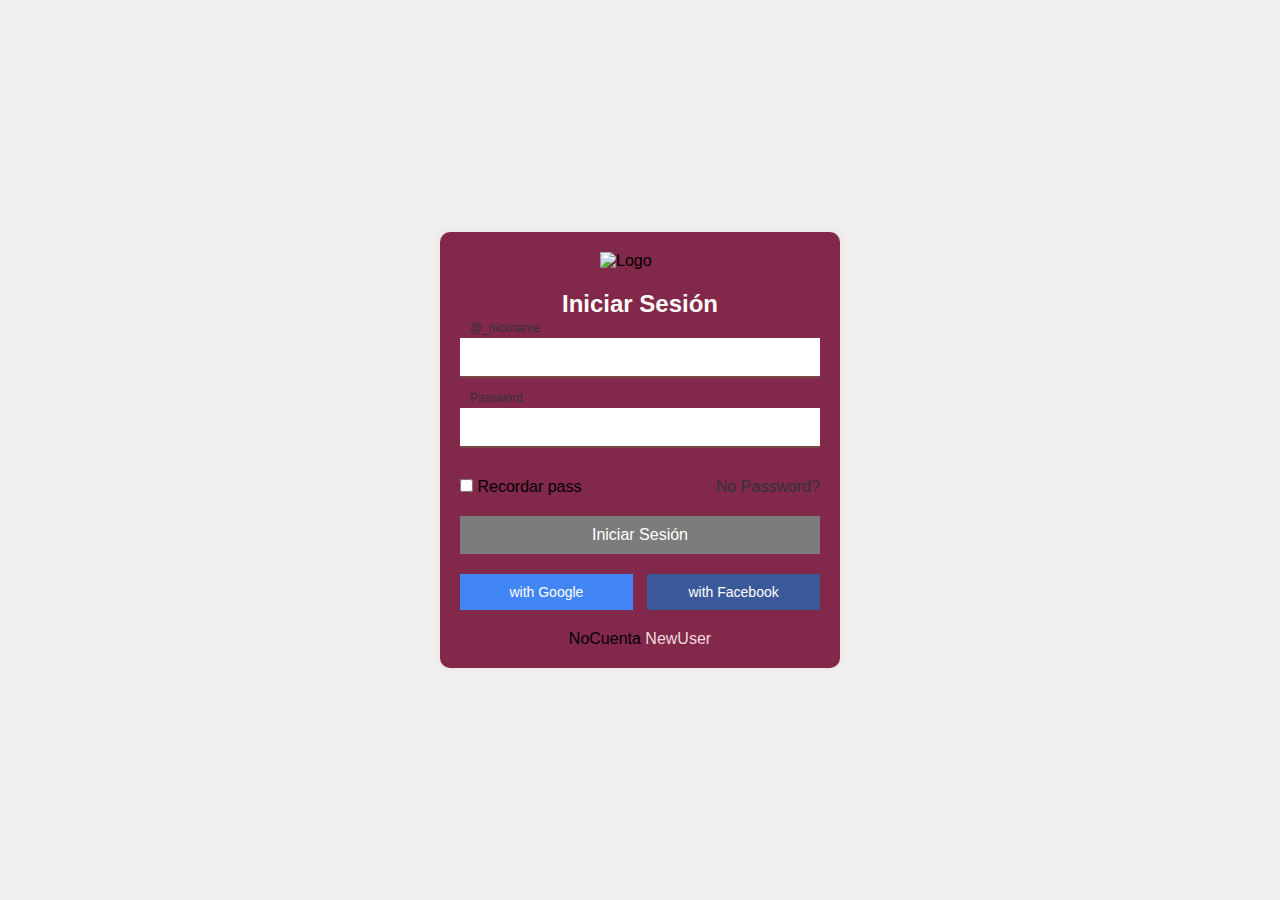
==== index.html @ 8e7297e5 "Primer commit de proyecto1_" ====
<!DOCTYPE html>
<html lang="en">
<head>
    <meta charset="UTF-8">
    <meta name="viewport" content="width=device-width, initial-scale=1.0">
    <title>Login</title>
    <link rel="stylesheet" href="styles.css">
</head>
<body>
    <div class="container">
        <div class="login-box">
            <img src="logo.png" alt="Logo" class="logo">
            <h2>Iniciar Sesión</h2>
            <form id="login-form">
                <div class="input-box">
                    <input type="text" id="username" required>
                    <label for="username">@_nickname</label>
                </div>
                <div class="input-box">
                    <input type="password" id="password" required>
                    <label for="password">Password</label>
                </div>
                <div class="options">
                    <label><input type="checkbox"> Recordar pass</label>
                    <a href="#">No Password?</a>
                </div>
                <button type="submit" class="login-btn">Iniciar Sesión</button>
                <div class="social-login">
                    <button class="google-btn">with Google</button>
                    <button class="facebook-btn">with Facebook</button>
                </div>
            </form>
            <p>NoCuenta <a href="register.html">NewUser</a></p>
        </div>
    </div>
    <script src="js/login.js"></script>
</body>
</html>
---- styles.css ----
* {
    margin: 0;
    padding: 0;
    box-sizing: border-box;
    font-family: Arial, sans-serif;
}

body {
    background-color: #f0f0f0;
    display: flex;
    justify-content: center;
    align-items: center;
    height: 100vh;
    margin: 0;
}

.container {
    display: flex;
    justify-content: center;
    align-items: center;
    width: 100%;
    max-width: 400px;
    padding: 20px;
    background-color: rgb(129, 40, 75);
    border-radius: 10px;
    box-shadow: 0 0 10px rgba(216, 92, 92, 0.1);
}

.login-box {
    width: 100%;
}

.logo {
    display: block;
    margin: 0 auto 20px;
    width: 80px;
}

h2 {
    text-align: center;
    margin-bottom: 20px;
    font-size: 24px;
    color: #fffafa;
}

.input-box {
    position: relative;
    margin-bottom: 30px;
}

.input-box input {
    width: 100%;
    padding: 10px;
    border: none;
    border-bottom: 2px solid #794646;
    outline: none;
    font-size: 16px;
    transition: border-color 0.3s;
}

.input-box label {
    position: absolute;
    top: 50%;
    left: 10px;
    transform: translateY(-50%);
    font-size: 16px;
    color: #aaa;
    pointer-events: none;
    transition: top 0.3s, font-size 0.3s, color 0.3s;
}

.input-box input:focus + label,
.input-box input:not(:placeholder-shown) + label {
    top: -10px;
    font-size: 12px;
    color: #333;
}

.options {
    display: flex;
    justify-content: space-between;
    margin-bottom: 20px;
}

.options a {
    text-decoration: none;
    color: #333;
}

.login-btn {
    width: 100%;
    padding: 10px;
    border: none;
    background-color: #7c7c7c;
    color: white;
    font-size: 16px;
    cursor: pointer;
    transition: background-color 0.3s;
}

.login-btn:hover {
    background-color: #555;
}

.social-login {
    display: flex;
    justify-content: space-between;
    margin-top: 20px;
}

.social-login button {
    width: 48%;
    padding: 10px;
    border: none;
    cursor: pointer;
    font-size: 14px;
}

.google-btn {
    background-color: #4285F4;
    color: white;
}

.facebook-btn {
    background-color: #3b5998;
    color: white;
}

.social-login button:hover {
    opacity: 0.8;
}

p {
    text-align: center;
    margin-top: 20px;
}

p a {
    color: #f3dbdb;
    text-decoration: none;
}

.form-container {
    background-color: rgb(116, 66, 66);
    border-radius: 10px;
    box-shadow: 0 0 10px rgba(182, 146, 146, 0.1);
    padding: 20px;
    width: 100%;
    max-width: 600px;
}

.projects-list {
    display: flex;
    flex-wrap: wrap;
    gap: 10px;
    margin-bottom: 20px;
}

.project-item {
    background-color: #fff;
    border: 1px solid #ddd;
    border-radius: 5px;
    padding: 10px;
    cursor: pointer;
    transition: background-color 0.3s, border-color 0.3s;
    flex: 1 1 calc(33.333% - 20px);
    box-sizing: border-box;
}

.project-item.selected {
    background-color: #d4edda;
    border-color: #c3e6cb;
}

.project-item:hover {
    background-color: #f8f9fa;
}

.submit-btn, .back-btn {
    width: 100%;
    padding: 10px;
    border: none;
    font-size: 16px;
    cursor: pointer;
    border-radius: 5px;
    transition: background-color 0.3s;
}

.submit-btn {
    background-color: #efe2e2;
    color: white;
}

.submit-btn:hover {
    background-color: #555;
}

.back-btn {
    background-color: #333;
    color: white;
}

.back-btn:hover {
    background-color: #555;
}

.modal {
    position: fixed;
    top: 0;
    left: 0;
    width: 100%;
    height: 100%;
    background: rgba(0, 0, 0, 0.5);
    display: flex;
    justify-content: center;
    align-items: center;
}

.modal-content {
    background-color: white;
    border-radius: 10px;
    padding: 20px;
    width: 90%;
    max-width: 500px;
    text-align: center;
}

.modal.hidden {
    display: none;
}

textarea {
    width: 100%;
    padding: 10px;
    border: 1px solid #ddd;
    border-radius: 5px;
    resize: none;
    margin-bottom: 10px;
}
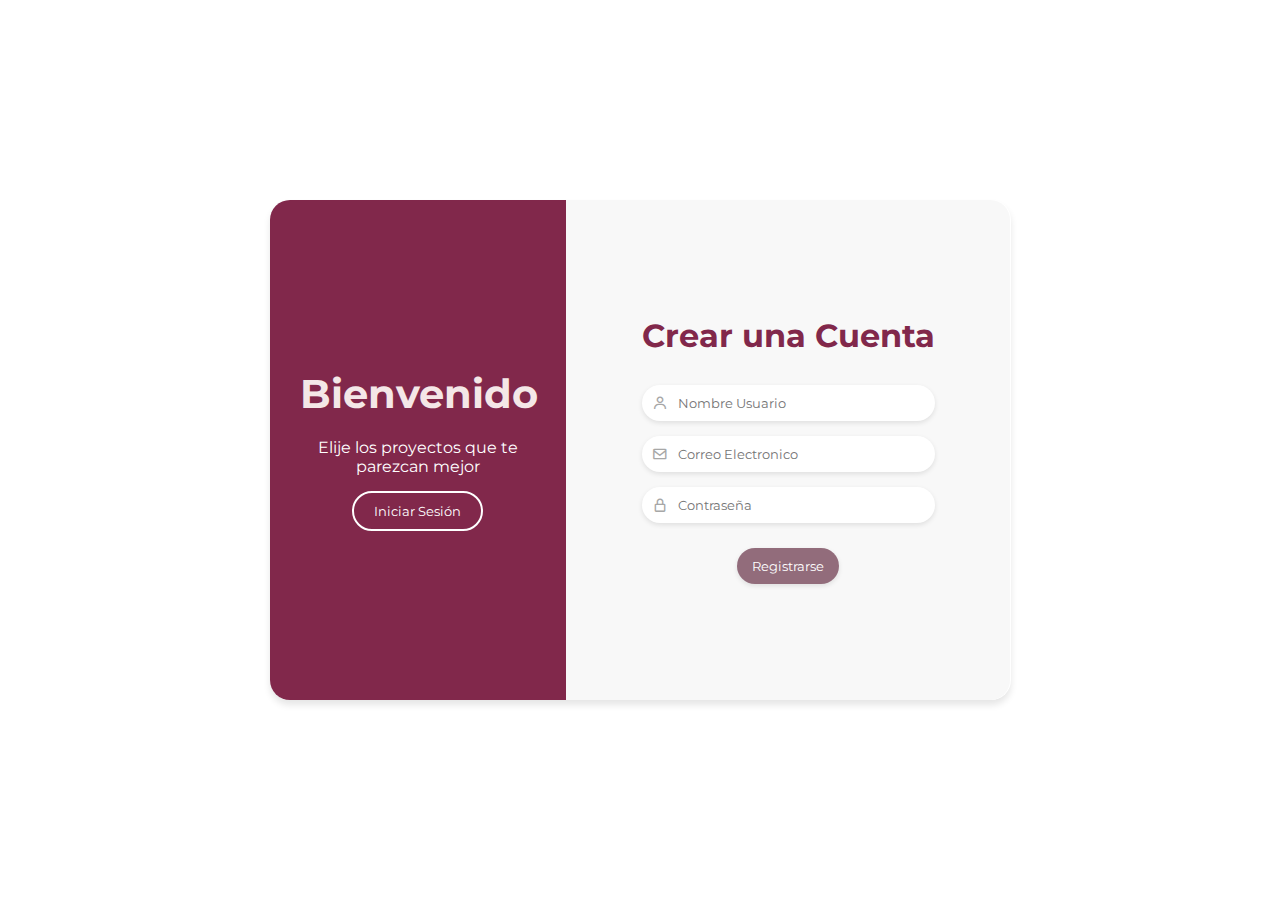
==== commit a022388d: "2do comitt" ====
--- a/index.html
+++ b/index.html
@@ -2,37 +2,86 @@
 <html lang="en">
 <head>
     <meta charset="UTF-8">
+    <meta http-equiv="X-UA-Compatible" content="IE=edge">
     <meta name="viewport" content="width=device-width, initial-scale=1.0">
-    <title>Login</title>
-    <link rel="stylesheet" href="styles.css">
+    <link rel="preconnect" href="https://fonts.googleapis.com">
+    <link rel="preconnect" href="https://fonts.gstatic.com" crossorigin>
+    <link href="https://fonts.googleapis.com/css2?family=Montserrat:wght@300;400;500;600;700&display=swap" rel="stylesheet">
+    <link href='https://unpkg.com/boxicons@2.1.4/css/boxicons.min.css' rel='stylesheet'>
+    <link rel="stylesheet" href="css/styles.css">
+    <title>Login
+    </title>
 </head>
 <body>
-    <div class="container">
-        <div class="login-box">
-            <img src="logo.png" alt="Logo" class="logo">
-            <h2>Iniciar Sesión</h2>
-            <form id="login-form">
-                <div class="input-box">
-                    <input type="text" id="username" required>
-                    <label for="username">@_nickname</label>
-                </div>
-                <div class="input-box">
-                    <input type="password" id="password" required>
-                    <label for="password">Password</label>
-                </div>
-                <div class="options">
-                    <label><input type="checkbox"> Recordar pass</label>
-                    <a href="#">No Password?</a>
-                </div>
-                <button type="submit" class="login-btn">Iniciar Sesión</button>
-                <div class="social-login">
-                    <button class="google-btn">with Google</button>
-                    <button class="facebook-btn">with Facebook</button>
-                </div>
-            </form>
-            <p>NoCuenta <a href="register.html">NewUser</a></p>
+    <div class="container-form register">
+        <div class="information">
+            <div class="info-childs">
+                <h2>Bienvenido</h2>
+                <p>Elije los proyectos que te parezcan mejor</p>
+                <input type="button" value="Iniciar Sesión" id="sign-in">
+            </div>
+        </div>
+        <div class="form-information">
+            <div class="form-information-childs">
+                <h2>Crear una Cuenta</h2>
+                    <form class="form form-register" novalidate>
+                    <div>
+                        <label>
+                            <i class='bx bx-user' ></i>
+                            <input type="text" placeholder="Nombre Usuario" name="userName" >
+                        </label>
+                    </div>
+                    <div>
+                        <label >
+                            <i class='bx bx-envelope' ></i>
+                            <input type="email" placeholder="Correo Electronico" name="userEmail" >
+                        </label>
+                    </div>
+                   <div>
+                        <label>
+                            <i class='bx bx-lock-alt' ></i>
+                            <input type="password" placeholder="Contraseña" name="userPassword">
+                        </label>
+                   </div>
+                   
+                    <input type="submit" value="Registrarse">
+                    <div class="alerta-error">Todos los campos son obligatorios</div>
+                    <div class="alerta-exito">Te registraste correctamente</div>
+                </form>
+            </div>
+        </div>
+    </div>
+    <div class="container-form login hide">
+        <div class="information">
+            <div class="info-childs">
+                <h2>Bienvenido nuevamente</h2>
+                <p>Para unirte a nuestra comunidad por favor Inicia Sesión con tus datos</p>
+                <input type="button" value="Registrarse" id="sign-up">
+            </div>
+        </div>
+        <div class="form-information">
+            <div class="form-information-childs">
+                <h2>Iniciar Sesión</h2>
+                <form class="form form-login"novalidate>
+                    <div>
+                        <label >
+                            <i class='bx bx-envelope' ></i>
+                            <input type="email" placeholder="Correo Electronico" name="userPassword">
+                        </label>
+                    </div>
+                    <div>
+                        <label>
+                            <i class='bx bx-lock-alt' ></i>
+                            <input type="password" placeholder="Contraseña" name="userPassword">
+                        </label>
+                    </div>
+                    <input type="submit" value="Iniciar Sesión">
+                    <div class="alerta-error">Todos los campos son obligatorios</div>
+                    <div class="alerta-exito">Te registraste correctamente</div>
+                </form>
+            </div>
         </div>
     </div>
     <script src="js/login.js"></script>
 </body>
-</html>
+</html>--- a/css/styles.css
+++ b/css/styles.css
@@ -0,0 +1,466 @@
+* {
+    margin: 0;
+    padding: 0;
+    box-sizing: border-box;
+    font-family: Arial, sans-serif;
+}
+
+body {
+    display: flex;
+    align-items: center;
+    justify-content: center;
+    height: 100vh;
+    background-image: url(img/Univalle1.jpg);
+    background-size: cover;
+}
+
+.container {
+    display: flex;
+    justify-content: center;
+    align-items: center;
+    width: 100%;
+    max-width: 400px;
+    padding: 20px;
+    background-color: rgb(133, 66, 113);
+    border-radius: 10px;
+    box-shadow: 0 0 10px rgba(216, 92, 92, 0.1);
+}
+
+.login-box {
+    width: 100%;
+}
+
+.logo {
+    display: block;
+    margin: 0 auto 20px;
+    width: 80px;
+}
+
+h2 {
+    text-align: center;
+    margin-bottom: 20px;
+    font-size: 24px;
+    color: #fffafa;
+}
+
+.input-box {
+    position: relative;
+    margin-bottom: 30px;
+}
+
+.input-box input {
+    width: 100%;
+    padding: 10px;
+    border: none;
+    border-bottom: 2px solid #794646;
+    outline: none;
+    font-size: 16px;
+    transition: border-color 0.3s;
+}
+
+.input-box label {
+    position: absolute;
+    top: 50%;
+    left: 10px;
+    transform: translateY(-50%);
+    font-size: 16px;
+    color: #aaa;
+    pointer-events: none;
+    transition: top 0.3s, font-size 0.3s, color 0.3s;
+}
+
+.input-box input:focus + label,
+.input-box input:not(:placeholder-shown) + label {
+    top: -10px;
+    font-size: 12px;
+    color: #333;
+}
+
+.options {
+    display: flex;
+    justify-content: space-between;
+    margin-bottom: 20px;
+}
+
+.options a {
+    text-decoration: none;
+    color: #333;
+}
+
+.login-btn {
+    width: 100%;
+    padding: 10px;
+    border: none;
+    background-color: #7c7c7c;
+    color: white;
+    font-size: 16px;
+    cursor: pointer;
+    transition: background-color 0.3s;
+}
+
+.login-btn:hover {
+    background-color: #555;
+}
+
+.social-login {
+    display: flex;
+    justify-content: space-between;
+    margin-top: 20px;
+}
+
+.social-login button {
+    width: 48%;
+    padding: 10px;
+    border: none;
+    cursor: pointer;
+    font-size: 14px;
+}
+
+.google-btn {
+    background-color: #4285F4;
+    color: white;
+}
+
+.facebook-btn {
+    background-color: #3b5998;
+    color: white;
+}
+
+.social-login button:hover {
+    opacity: 0.8;
+}
+
+p {
+    text-align: center;
+    margin-top: 20px;
+}
+
+p a {
+    color: #f3dbdb;
+    text-decoration: none;
+}
+
+.form-container {
+    background-color: rgb(116, 66, 66);
+    border-radius: 10px;
+    box-shadow: 0 0 10px rgba(182, 146, 146, 0.1);
+    padding: 20px;
+    width: 100%;
+    max-width: 600px;
+}
+
+.projects-list {
+    display: flex;
+    flex-wrap: wrap;
+    gap: 10px;
+    margin-bottom: 20px;
+}
+
+.project-item {
+    background-color: #fff;
+    border: 1px solid #ddd;
+    border-radius: 5px;
+    padding: 10px;
+    cursor: pointer;
+    transition: background-color 0.3s, border-color 0.3s;
+    flex: 1 1 calc(33.333% - 20px);
+    box-sizing: border-box;
+}
+
+.project-item.selected {
+    background-color: #d4edda;
+    border-color: #c3e6cb;
+}
+
+.project-item:hover {
+    background-color: #f8f9fa;
+}
+
+.submit-btn, .back-btn {
+    width: 100%;
+    padding: 10px;
+    border: none;
+    font-size: 16px;
+    cursor: pointer;
+    border-radius: 5px;
+    transition: background-color 0.3s;
+}
+
+.submit-btn {
+    background-color: #efe2e2;
+    color: white;
+}
+
+.submit-btn:hover {
+    background-color: #555;
+}
+
+.back-btn {
+    background-color: #333;
+    color: white;
+}
+
+.back-btn:hover {
+    background-color: #555;
+}
+
+.modal {
+    position: fixed;
+    top: 0;
+    left: 0;
+    width: 100%;
+    height: 100%;
+    background: rgba(0, 0, 0, 0.5);
+    display: flex;
+    justify-content: center;
+    align-items: center;
+}
+
+.modal-content {
+    background-color: white;
+    border-radius: 10px;
+    padding: 20px;
+    width: 90%;
+    max-width: 500px;
+    text-align: center;
+}
+
+.modal.hidden {
+    display: none;
+}
+
+textarea {
+    width: 100%;
+    padding: 10px;
+    border: 1px solid #ddd;
+    border-radius: 5px;
+    resize: none;
+    margin-bottom: 10px;
+}
+
+
+
+* {
+    padding: 0;
+    margin: 0;
+    box-sizing: border-box;
+    font-family: 'Montserrat', sans-serif;
+  }
+  
+
+  
+  .container-form {
+    display: flex;
+    border-radius: 20px;
+    box-shadow: 0 5px 7px rgba(0, 0, 0, .1);
+    height: 500px;
+    max-width: 900px;
+    transition: all 1s ease;
+    margin: 10px;
+  }
+  
+  .information {
+    width: 40%;
+    display: flex;
+    align-items: center;
+    text-align: center;
+    background-color: #81284B;
+    border-top-left-radius: 20px;
+    border-bottom-left-radius: 20px;
+  }
+  
+  .info-childs {
+    width: 100%;
+    padding: 0 30px;
+  }
+  
+  .info-childs h2 {
+    font-size: 2.5rem;
+    color: #f4e7e7;
+  }
+  
+  .info-childs p {
+    margin: 15px 0 ;
+    color: #ffffff;
+  }
+  
+  .info-childs input {
+    background-color: transparent;
+    outline: none;
+    border: solid 2px #ffffff;
+    border-radius: 20px;
+    padding: 10px 20px;
+    color: #ffffff;
+    cursor: pointer;
+    transition: background-color .3s ease;
+  }
+  
+  .info-childs input:hover {
+    background-color: #81284B;
+    border: none;
+    color: #fff;
+    box-shadow: 0 2px 5px rgba(0, 0, 0, .1);
+  }
+  
+  .form-information {
+    display: flex;
+    align-items: center;
+    justify-content: center;
+    width: 60%;
+    text-align: center;
+    background-color: #f8f8f8;
+    border-top-right-radius: 20px;
+    border-bottom-right-radius: 20px;
+  }
+  
+  .form-information-childs {
+    padding: 0 30px;
+  }
+  
+  .form-information-childs h2 {
+    color: #81284B;
+    font-size: 2rem;
+  }
+  
+  .form-information-childs p {
+    color: #555;
+  }
+  
+  .icons {
+    margin: 15px 0;
+  }
+  
+  .icons i {
+    border-radius: 50%;
+    padding: 15px;
+    cursor: pointer;
+    margin: 0 10px;
+    color: #81284B;
+    border: solid thin #81284B;
+    transition: background-color 0.3s ease;
+    box-shadow: 0 2px 5px rgba(0, 0, 0, .1);
+  }
+  
+  .icons i:hover {
+    background-color: #81284B;
+    color: #fff;
+  }
+  
+  .form {
+    margin: 30px 0 0 0;
+  }
+  
+  .form label {
+    display: flex;
+    align-items: center;
+    margin-bottom: 15px;
+    border-radius: 20px;
+    padding: 0 10px;
+    background-color: #fff;
+    box-shadow: 0 2px 5px rgba(0, 0, 0, .1);
+  }
+  
+  .form label input {
+    width: 100%;
+    padding: 10px;
+    background-color: #fff;
+    border: none;
+    outline: none;
+    border-radius: 20px;
+    color: #333;
+  }
+  
+  .form label i {
+    color: #a7a7a7;
+  }
+  
+  .form input[type="submit"] {
+    background-color: #926c7b;
+    color: #fff;
+    border-radius: 20px;
+    border: none;
+    padding: 10px 15px;
+    cursor: pointer;
+    margin-top: 10px;
+    box-shadow: 0 2px 5px rgba(0, 0, 0, .1);
+  }
+  
+  .form input[type="submit"]:hover {
+    background-color: #81284B;
+  }
+  
+  .hide {
+    position: absolute;
+    transform: translateY(-300%);
+  }
+  
+  .form div .alerta {
+    width: 290px;
+    text-align: left;
+    border-radius: 7px;
+    margin-bottom: 10px;
+    font-size: .8rem;
+  }
+  
+  .form > .alerta-error,
+  .form > .alerta-exito {
+    display: none;
+  }
+  
+  .form .alertaError {
+    display: block;
+    background-color: #F66060;
+    padding: .5rem 1rem;
+    margin-top: 10px;
+    font-weight: 500;
+    font-size: .8rem;
+  }
+  
+  .form .alertaExito {
+    display: block;
+    background-color: #0ca828;
+    padding: .5rem 1rem;
+    margin-top: 10px;
+    font-weight: 500;
+    font-size: .8rem;
+  }
+  
+  .form .error {
+    outline: solid 2px #9d2222;
+  }
+  
+  /*RESPONSIVE FORM*/
+  
+  @media screen and (max-width:750px) {
+    html {
+      font-size: 12px;
+    }
+  }
+  
+  @media screen and (max-width:580px) {
+    html {
+      font-size: 15px;
+    }
+  
+    .container-form {
+      height: auto;
+      flex-direction: column;
+    }
+  
+    .information {
+      width: 100%;
+      padding: 20px;
+      border-top-left-radius: 20px;
+      border-top-right-radius: 20px;
+      border-bottom-left-radius: 0px;
+      border-bottom-right-radius: 0;
+    }
+  
+    .form-information {
+      width: 100%;
+      padding: 20px;
+      border-bottom-left-radius: 20px;
+      border-top-right-radius: 0;
+    }
+  }
+  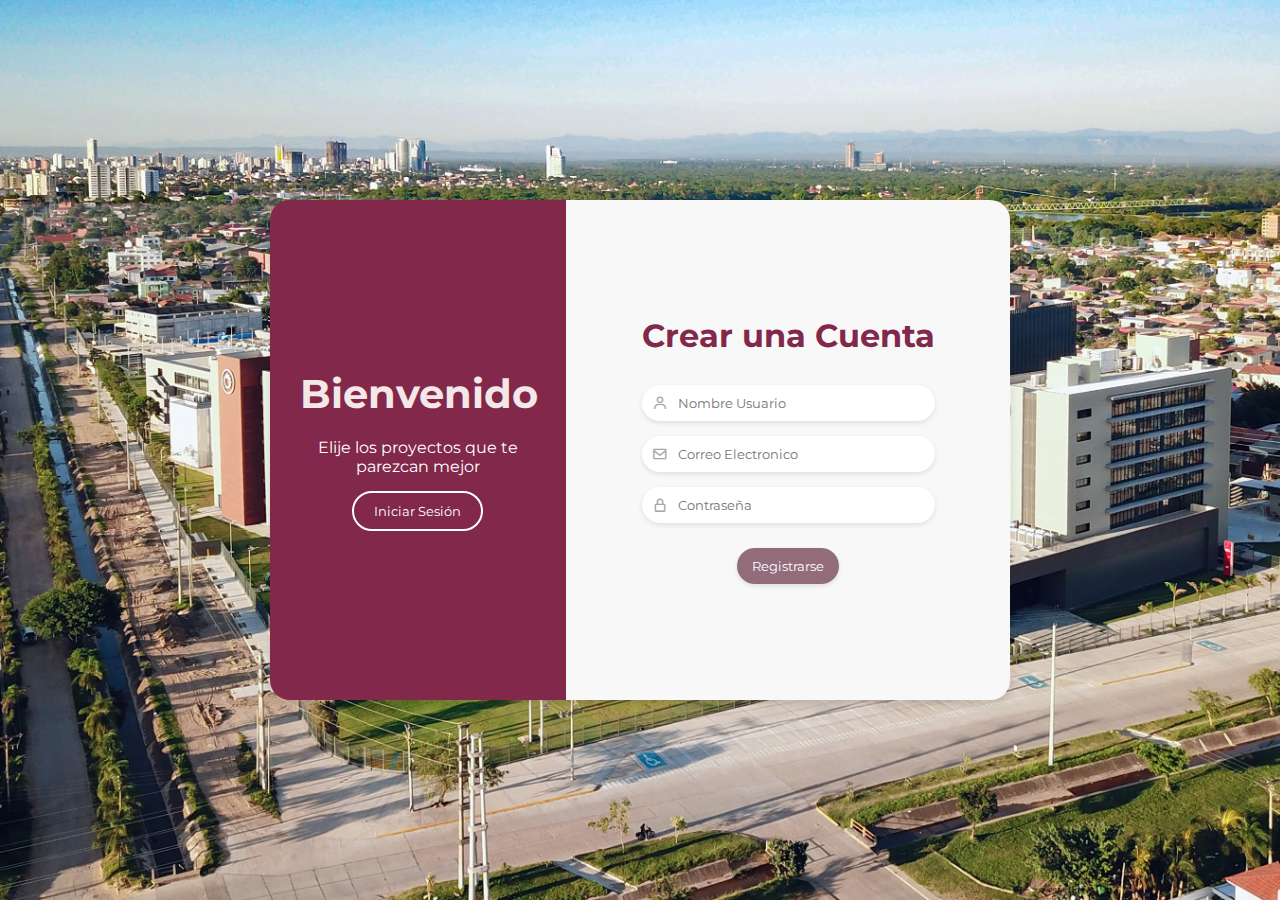
==== commit 19f1f264: "Version casi final" ====
--- a/index.html
+++ b/index.html
@@ -8,7 +8,7 @@
     <link rel="preconnect" href="https://fonts.gstatic.com" crossorigin>
     <link href="https://fonts.googleapis.com/css2?family=Montserrat:wght@300;400;500;600;700&display=swap" rel="stylesheet">
     <link href='https://unpkg.com/boxicons@2.1.4/css/boxicons.min.css' rel='stylesheet'>
-    <link rel="stylesheet" href="css/styles.css">
+    <link rel="stylesheet" href="styles.css">
     <title>Login
     </title>
 </head>
@@ -43,8 +43,8 @@
                             <input type="password" placeholder="Contraseña" name="userPassword">
                         </label>
                    </div>
-                   
-                    <input type="submit" value="Registrarse">
+                 
+                    <input type="submit" value="Registrarse"> </a>
                     <div class="alerta-error">Todos los campos son obligatorios</div>
                     <div class="alerta-exito">Te registraste correctamente</div>
                 </form>
@@ -56,9 +56,11 @@
             <div class="info-childs">
                 <h2>Bienvenido nuevamente</h2>
                 <p>Para unirte a nuestra comunidad por favor Inicia Sesión con tus datos</p>
+         
                 <input type="button" value="Registrarse" id="sign-up">
             </div>
         </div>
+  
         <div class="form-information">
             <div class="form-information-childs">
                 <h2>Iniciar Sesión</h2>
@@ -75,7 +77,8 @@
                             <input type="password" placeholder="Contraseña" name="userPassword">
                         </label>
                     </div>
-                    <input type="submit" value="Iniciar Sesión">
+              
+                    <input type="submit" value="Iniciar Sesión"></a>
                     <div class="alerta-error">Todos los campos son obligatorios</div>
                     <div class="alerta-exito">Te registraste correctamente</div>
                 </form>
--- a/styles.css
+++ b/styles.css
@@ -0,0 +1,470 @@
+* {
+    margin: 0;
+    padding: 0;
+    box-sizing: border-box;
+    font-family: Arial, sans-serif;
+}
+
+body {
+    display: flex;
+    align-items: center;
+    justify-content: center;
+    height: 100vh;
+    background-image: url(img/Univalle1.jpg);
+    background-size: cover;
+}
+
+.container {
+    display: flex;
+    justify-content: center;
+    align-items: center;
+    width: 100%;
+    max-width: 400px;
+    padding: 20px;
+    background-color: rgb(133, 66, 113);
+    border-radius: 10px;
+    box-shadow: 0 0 10px rgba(216, 92, 92, 0.1);
+}
+
+.login-box {
+    width: 100%;
+}
+
+.logo {
+    display: block;
+    margin: 0 auto 20px;
+    width: 80px;
+}
+
+h2 {
+    text-align: center;
+    margin-bottom: 20px;
+    font-size: 24px;
+    color: #fffafa;
+}
+
+.input-box {
+    position: relative;
+    margin-bottom: 30px;
+}
+
+.input-box input {
+    width: 100%;
+    padding: 10px;
+    border: none;
+    border-bottom: 2px solid #794646;
+    outline: none;
+    font-size: 16px;
+    transition: border-color 0.3s;
+}
+
+.input-box label {
+    position: absolute;
+    top: 50%;
+    left: 10px;
+    transform: translateY(-50%);
+    font-size: 16px;
+    color: #aaa;
+    pointer-events: none;
+    transition: top 0.3s, font-size 0.3s, color 0.3s;
+}
+
+.input-box input:focus + label,
+.input-box input:not(:placeholder-shown) + label {
+    top: -10px;
+    font-size: 12px;
+    color: #333;
+}
+
+.options {
+    display: flex;
+    justify-content: space-between;
+    margin-bottom: 20px;
+}
+
+.options a {
+    text-decoration: none;
+    color: #333;
+}
+
+.login-btn {
+    width: 100%;
+    padding: 10px;
+    border: none;
+    background-color: #7c7c7c;
+    color: white;
+    font-size: 16px;
+    cursor: pointer;
+    transition: background-color 0.3s;
+}
+
+.login-btn:hover {
+    background-color: #555;
+}
+
+.social-login {
+    display: flex;
+    justify-content: space-between;
+    margin-top: 20px;
+}
+
+.social-login button {
+    width: 48%;
+    padding: 10px;
+    border: none;
+    cursor: pointer;
+    font-size: 14px;
+}
+
+.google-btn {
+    background-color: #4285F4;
+    color: white;
+}
+
+.facebook-btn {
+    background-color: #3b5998;
+    color: white;
+}
+
+.social-login button:hover {
+    opacity: 0.8;
+}
+
+p {
+    text-align: center;
+    margin-top: 20px;
+}
+
+p a {
+    color: #f3dbdb;
+    text-decoration: none;
+}
+
+.form-container {
+    background-color: rgb(116, 66, 66);
+    border-radius: 10px;
+    box-shadow: 0 0 10px rgba(182, 146, 146, 0.1);
+    padding: 20px;
+    width: 100%;
+    max-width: 600px;
+}
+
+.projects-list {
+    display: flex;
+    flex-wrap: wrap;
+    gap: 10px;
+    margin-bottom: 20px;
+}
+
+.project-item {
+    background-color: #fff;
+    border: 1px solid #ddd;
+    border-radius: 5px;
+    padding: 10px;
+    cursor: pointer;
+    transition: background-color 0.3s, border-color 0.3s;
+    flex: 1 1 calc(33.333% - 20px);
+    box-sizing: border-box;
+}
+
+.project-item.selected {
+    background-color: #d4edda;
+    border-color: #c3e6cb;
+}
+
+.project-item:hover {
+    background-color: #f8f9fa;
+}
+
+.submit-btn, .back-btn {
+    width: 100%;
+    padding: 10px;
+    border: none;
+    font-size: 16px;
+    cursor: pointer;
+    border-radius: 5px;
+    transition: background-color 0.3s;
+}
+
+.submit-btn {
+    background-color: #efe2e2;
+    color: white;
+}
+
+.submit-btn:hover {
+    background-color: #555;
+}
+
+.back-btn {
+    background-color: #333;
+    color: white;
+}
+
+.back-btn:hover {
+    background-color: #555;
+}
+
+.modal {
+    position: fixed;
+    top: 0;
+    left: 0;
+    width: 100%;
+    height: 100%;
+    background: rgba(0, 0, 0, 0.5);
+    display: flex;
+    justify-content: center;
+    align-items: center;
+}
+
+.modal-content {
+    background-color: white;
+    border-radius: 10px;
+    padding: 20px;
+    width: 90%;
+    max-width: 500px;
+    text-align: center;
+}
+
+.modal.hidden {
+    display: none;
+}
+
+textarea {
+    width: 100%;
+    padding: 10px;
+    border: 1px solid #ddd;
+    border-radius: 5px;
+    resize: none;
+    margin-bottom: 10px;
+}
+
+
+
+* {
+    padding: 0;
+    margin: 0;
+    box-sizing: border-box;
+    font-family: 'Montserrat', sans-serif;
+  }
+  
+
+  
+  .container-form {
+    display: flex;
+    border-radius: 20px;
+    box-shadow: 0 5px 7px rgba(0, 0, 0, .1);
+    height: 500px;
+    max-width: 900px;
+    transition: all 1s ease;
+    margin: 10px;
+  }
+  
+  .information {
+    width: 40%;
+    display: flex;
+    align-items: center;
+    text-align: center;
+    background-color: #81284B;
+    border-top-left-radius: 20px;
+    border-bottom-left-radius: 20px;
+  }
+  
+  .info-childs {
+    width: 100%;
+    padding: 0 30px;
+  }
+  
+  .info-childs h2 {
+    font-size: 2.5rem;
+    color: #f4e7e7;
+  }
+  
+  .info-childs p {
+    margin: 15px 0 ;
+    color: #ffffff;
+  }
+  
+  .info-childs input {
+    background-color: transparent;
+    outline: none;
+    border: solid 2px #ffffff;
+    border-radius: 20px;
+    padding: 10px 20px;
+    color: #ffffff;
+    cursor: pointer;
+    transition: background-color .3s ease;
+  }
+  
+  .info-childs input:hover {
+    background-color: #81284B;
+    border: none;
+    color: #fff;
+    box-shadow: 0 2px 5px rgba(0, 0, 0, .1);
+  }
+  
+  .form-information {
+    display: flex;
+    align-items: center;
+    justify-content: center;
+    width: 60%;
+    text-align: center;
+    background-color: #f8f8f8;
+    border-top-right-radius: 20px;
+    border-bottom-right-radius: 20px;
+  }
+  
+  .form-information-childs {
+    padding: 0 30px;
+  }
+  
+  .form-information-childs h2 {
+    color: #81284B;
+    font-size: 2rem;
+  }
+  
+  .form-information-childs p {
+    color: #555;
+  }
+  
+  .icons {
+    margin: 15px 0;
+  }
+  
+  .icons i {
+    border-radius: 50%;
+    padding: 15px;
+    cursor: pointer;
+    margin: 0 10px;
+    color: #81284B;
+    border: solid thin #81284B;
+    transition: background-color 0.3s ease;
+    box-shadow: 0 2px 5px rgba(0, 0, 0, .1);
+  }
+  
+  .icons i:hover {
+    background-color: #81284B;
+    color: #fff;
+  }
+  
+  .form {
+    margin: 30px 0 0 0;
+  }
+  
+  .form label {
+    display: flex;
+    align-items: center;
+    margin-bottom: 15px;
+    border-radius: 20px;
+    padding: 0 10px;
+    background-color: #fff;
+    box-shadow: 0 2px 5px rgba(0, 0, 0, .1);
+  }
+  
+  .form label input {
+    width: 100%;
+    padding: 10px;
+    background-color: #fff;
+    border: none;
+    outline: none;
+    border-radius: 20px;
+    color: #333;
+  }
+  
+  .form label i {
+    color: #a7a7a7;
+  }
+  
+  .form input[type="submit"] {
+    background-color: #926c7b;
+    color: #fff;
+    border-radius: 20px;
+    border: none;
+    padding: 10px 15px;
+    cursor: pointer;
+    margin-top: 10px;
+    box-shadow: 0 2px 5px rgba(0, 0, 0, .1);
+  }
+  
+  .form input[type="submit"]:hover {
+    background-color: #81284B;
+  }
+  
+  .hide {
+    position: absolute;
+    transform: translateY(-300%);
+  }
+  
+  .form div .alerta {
+    width: 290px;
+    text-align: left;
+    border-radius: 7px;
+    margin-bottom: 10px;
+    font-size: .8rem;
+  }
+  
+  .form > .alerta-error,
+  .form > .alerta-exito {
+    display: none;
+  }
+  
+  .form .alertaError {
+    display: block;
+    background-color: #F66060;
+    padding: .5rem 1rem;
+    margin-top: 10px;
+    font-weight: 500;
+    font-size: .8rem;
+  }
+  
+  .form .alertaExito {
+    display: block;
+    background-color: #0ca828;
+    padding: .5rem 1rem;
+    margin-top: 10px;
+    font-weight: 500;
+    font-size: .8rem;
+  }
+  
+  .form .error {
+    outline: solid 2px #9d2222;
+  }
+  
+  /*RESPONSIVE FORM*/
+  
+  @media screen and (max-width:750px) {
+    html {
+      font-size: 12px;
+    }
+  }
+  
+  @media screen and (max-width:580px) {
+    html {
+      font-size: 15px;
+    }
+  
+    .container-form {
+      height: auto;
+      flex-direction: column;
+    }
+  
+    .information {
+      width: 100%;
+      padding: 20px;
+      border-top-left-radius: 20px;
+      border-top-right-radius: 20px;
+      border-bottom-left-radius: 0px;
+      border-bottom-right-radius: 0;
+    }
+  
+    .form-information {
+      width: 100%;
+      padding: 20px;
+      border-bottom-left-radius: 20px;
+      border-top-right-radius: 0;
+    }
+  }
+  
+
+
+
+  